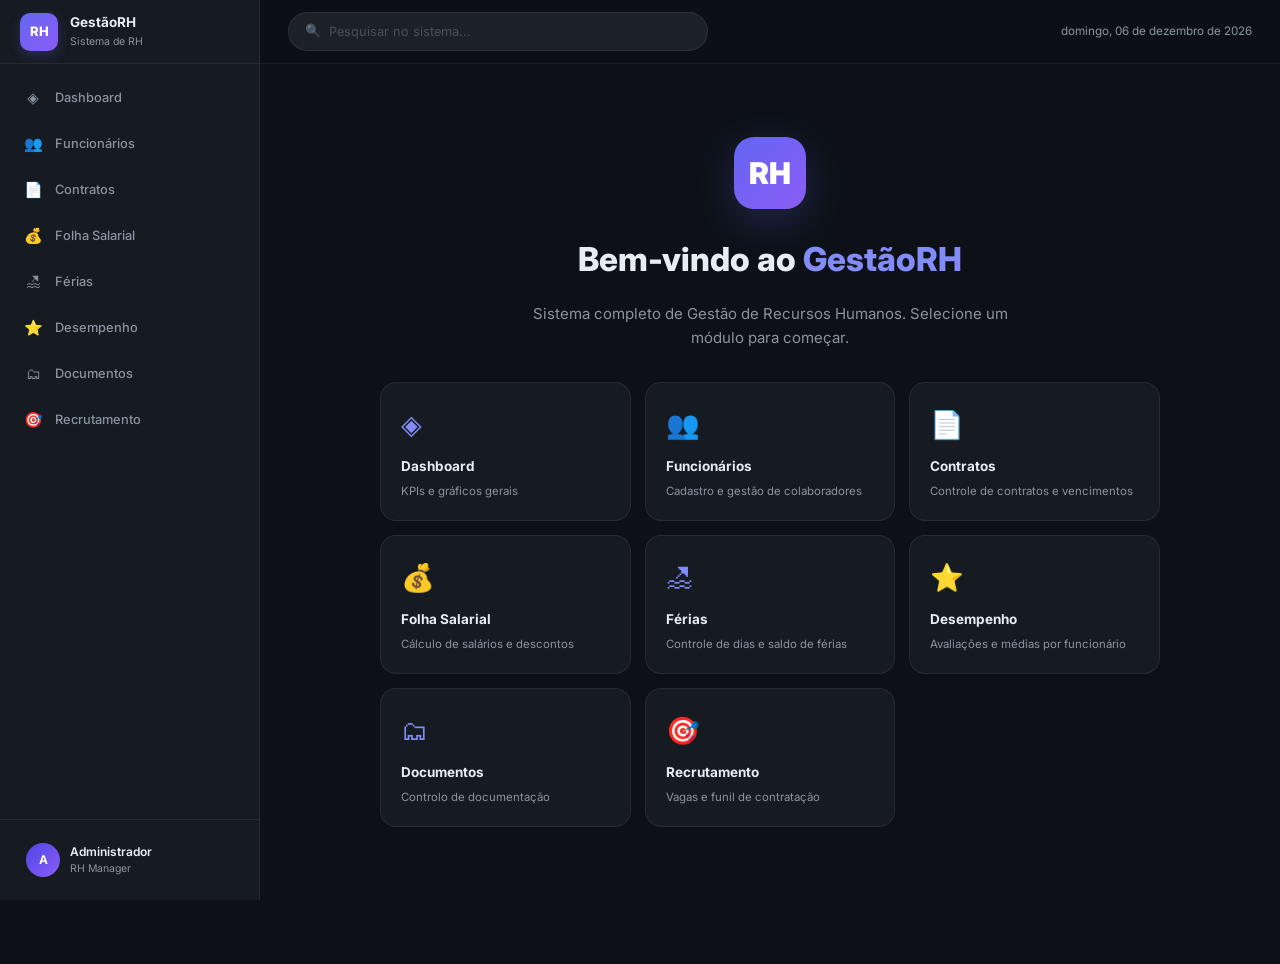
==== index.html @ 10faa867 "Add files via upload" ====
<!DOCTYPE html>
<html lang="pt-PT">
<head>
  <meta charset="UTF-8">
  <meta name="viewport" content="width=device-width, initial-scale=1.0">
  <title>GestãoRH — Sistema de Recursos Humanos</title>
  <meta name="description" content="Sistema completo de Gestão de Recursos Humanos — Funcionários, Contratos, Folha Salarial, Férias e mais.">
  <link rel="stylesheet" href="css/global.css">
  <style>
    .landing {
      min-height: calc(100vh - var(--topbar-h));
      margin-top: var(--topbar-h);
      margin-left: var(--sidebar-w);
      display: flex;
      flex-direction: column;
      align-items: center;
      justify-content: center;
      padding: 40px 24px;
      gap: 16px;
      text-align: center;
    }

    .landing-logo {
      width: 72px; height: 72px;
      background: linear-gradient(135deg, var(--primary), var(--violet));
      border-radius: 20px;
      display: flex; align-items: center; justify-content: center;
      font-size: 2rem; font-weight: 900; color: #fff;
      box-shadow: 0 12px 40px var(--primary-glow);
      margin-bottom: 8px;
    }

    .landing h1 { font-size: 2.2rem; font-weight: 800; }
    .landing h1 span { color: var(--primary-l); }
    .landing p  { font-size: 1rem; color: var(--text-2); max-width: 480px; }

    .landing-grid {
      display: grid;
      grid-template-columns: repeat(auto-fill, minmax(200px, 1fr));
      gap: 14px;
      width: 100%;
      max-width: 780px;
      margin-top: 16px;
    }

    .landing-card {
      background: var(--bg-2);
      border: 1px solid var(--border);
      border-radius: var(--r-lg);
      padding: 20px;
      text-align: left;
      transition: var(--t-slow);
      text-decoration: none;
      display: block;
    }

    .landing-card:hover {
      border-color: var(--primary);
      background: var(--bg-3);
      transform: translateY(-3px);
      box-shadow: 0 8px 24px var(--primary-glow);
    }

    .landing-card-icon { font-size: 1.8rem; margin-bottom: 10px; display: block; }
    .landing-card-name { font-size: .9rem; font-weight: 700; color: var(--text); }
    .landing-card-desc { font-size: .76rem; color: var(--text-2); margin-top: 4px; }

    @media (max-width: 900px) {
      .landing { margin-left: 0; }
    }
  </style>
</head>
<body>
  <!-- Nav injetado pelo nav.js -->

  <div class="landing">
    <div class="landing-logo">RH</div>
    <h1>Bem-vindo ao <span>GestãoRH</span></h1>
    <p>Sistema completo de Gestão de Recursos Humanos. Selecione um módulo para começar.</p>

    <div class="landing-grid">
      <a href="pages/dashboard.html"    class="landing-card">
        <span class="landing-card-icon">◈</span>
        <div class="landing-card-name">Dashboard</div>
        <div class="landing-card-desc">KPIs e gráficos gerais</div>
      </a>
      <a href="pages/funcionarios.html" class="landing-card">
        <span class="landing-card-icon">👥</span>
        <div class="landing-card-name">Funcionários</div>
        <div class="landing-card-desc">Cadastro e gestão de colaboradores</div>
      </a>
      <a href="pages/contratos.html"    class="landing-card">
        <span class="landing-card-icon">📄</span>
        <div class="landing-card-name">Contratos</div>
        <div class="landing-card-desc">Controle de contratos e vencimentos</div>
      </a>
      <a href="pages/folha.html"        class="landing-card">
        <span class="landing-card-icon">💰</span>
        <div class="landing-card-name">Folha Salarial</div>
        <div class="landing-card-desc">Cálculo de salários e descontos</div>
      </a>
      <a href="pages/ferias.html"       class="landing-card">
        <span class="landing-card-icon">🏖</span>
        <div class="landing-card-name">Férias</div>
        <div class="landing-card-desc">Controle de dias e saldo de férias</div>
      </a>
      <a href="pages/desempenho.html"   class="landing-card">
        <span class="landing-card-icon">⭐</span>
        <div class="landing-card-name">Desempenho</div>
        <div class="landing-card-desc">Avaliações e médias por funcionário</div>
      </a>
      <a href="pages/documentos.html"   class="landing-card">
        <span class="landing-card-icon">🗂</span>
        <div class="landing-card-name">Documentos</div>
        <div class="landing-card-desc">Controlo de documentação</div>
      </a>
      <a href="pages/recrutamento.html" class="landing-card">
        <span class="landing-card-icon">🎯</span>
        <div class="landing-card-name">Recrutamento</div>
        <div class="landing-card-desc">Vagas e funil de contratação</div>
      </a>
    </div>
  </div>

  <script src="js/utils.js"></script>
  <script src="js/storage.js"></script>
  <script src="js/nav.js"></script>
</body>
</html>
---- css/global.css ----
/* ═══════════════════════════════════════════════════════════════
   GestãoRH — Global CSS
   Design System: Dark Theme + Glassmorphism + Premium UI
═══════════════════════════════════════════════════════════════ */

@import url('https://fonts.googleapis.com/css2?family=Inter:wght@300;400;500;600;700;800&display=swap');

/* ─── CSS Variables ─────────────────────────────────────────── */
:root {
  --bg:           #0d1117;
  --bg-2:         #161b22;
  --bg-3:         #1c2128;
  --bg-4:         #21262d;
  --border:       rgba(255,255,255,0.07);
  --border-hover: rgba(255,255,255,0.14);

  --primary:      #6366f1;
  --primary-l:    #818cf8;
  --primary-d:    #4f46e5;
  --primary-glow: rgba(99,102,241,0.25);

  --violet:       #8b5cf6;
  --cyan:         #06b6d4;
  --success:      #10b981;
  --warning:      #f59e0b;
  --danger:       #ef4444;
  --info:         #3b82f6;

  --success-bg:   rgba(16,185,129,0.12);
  --warning-bg:   rgba(245,158,11,0.12);
  --danger-bg:    rgba(239,68,68,0.12);
  --info-bg:      rgba(59,130,246,0.12);

  --text:         #e6edf3;
  --text-2:       #8b949e;
  --text-3:       #484f58;

  --sidebar-w:    260px;
  --topbar-h:     64px;

  --r-sm: 6px;
  --r-md: 10px;
  --r-lg: 16px;
  --r-xl: 24px;

  --shadow-sm: 0 1px 3px rgba(0,0,0,.4);
  --shadow-md: 0 4px 16px rgba(0,0,0,.5);
  --shadow-lg: 0 8px 40px rgba(0,0,0,.6);

  --t: all .2s ease;
  --t-slow: all .35s cubic-bezier(.4,0,.2,1);
}

/* ─── Reset & Base ──────────────────────────────────────────── */
*, *::before, *::after { box-sizing: border-box; margin: 0; padding: 0; }

html { font-size: 15px; scroll-behavior: smooth; }

body {
  font-family: 'Inter', system-ui, sans-serif;
  background: var(--bg);
  color: var(--text);
  min-height: 100vh;
  line-height: 1.6;
  overflow-x: hidden;
}

a { color: var(--primary-l); text-decoration: none; }
button { cursor: pointer; font-family: inherit; }
input, select, textarea { font-family: inherit; }
mark { background: rgba(99,102,241,.35); color: var(--primary-l); border-radius: 3px; padding: 0 2px; }

/* ─── Layout ────────────────────────────────────────────────── */
.page-layout {
  display: flex;
  min-height: 100vh;
}

.main-content {
  margin-left: var(--sidebar-w);
  margin-top: var(--topbar-h);
  flex: 1;
  padding: 28px 32px;
  min-height: calc(100vh - var(--topbar-h));
  transition: margin-left .3s ease;
}

/* ─── Sidebar ───────────────────────────────────────────────── */
.sidebar {
  position: fixed;
  top: 0; left: 0;
  width: var(--sidebar-w);
  height: 100vh;
  background: var(--bg-2);
  border-right: 1px solid var(--border);
  display: flex;
  flex-direction: column;
  z-index: 200;
  transition: transform .3s cubic-bezier(.4,0,.2,1);
}

.sidebar-brand {
  display: flex;
  align-items: center;
  gap: 12px;
  padding: 20px 20px;
  border-bottom: 1px solid var(--border);
  height: var(--topbar-h);
}

.brand-logo {
  width: 38px; height: 38px;
  background: linear-gradient(135deg, var(--primary), var(--violet));
  border-radius: var(--r-md);
  display: flex; align-items: center; justify-content: center;
  font-weight: 800; font-size: 13px; color: #fff;
  box-shadow: 0 4px 12px var(--primary-glow);
  flex-shrink: 0;
}

.brand-name { font-size: .9rem; font-weight: 700; color: var(--text); display: block; }
.brand-sub  { font-size: .7rem; color: var(--text-2); display: block; }

.sidebar-nav {
  flex: 1;
  padding: 12px 10px;
  overflow-y: auto;
  display: flex;
  flex-direction: column;
  gap: 2px;
}

.nav-item {
  display: flex;
  align-items: center;
  gap: 11px;
  padding: 10px 12px;
  border-radius: var(--r-md);
  color: var(--text-2);
  font-size: .855rem;
  font-weight: 500;
  transition: var(--t);
  position: relative;
  text-decoration: none;
}

.nav-item:hover {
  background: var(--bg-3);
  color: var(--text);
}

.nav-item.active {
  background: linear-gradient(135deg, rgba(99,102,241,.18), rgba(139,92,246,.1));
  color: var(--primary-l);
  border: 1px solid rgba(99,102,241,.2);
}

.nav-icon  { font-size: 1rem; width: 22px; text-align: center; flex-shrink: 0; }
.nav-label { flex: 1; }

.nav-indicator {
  width: 6px; height: 6px;
  background: var(--primary);
  border-radius: 50%;
  box-shadow: 0 0 8px var(--primary);
}

.sidebar-footer {
  padding: 14px 16px;
  border-top: 1px solid var(--border);
}

.sidebar-user {
  display: flex;
  align-items: center;
  gap: 10px;
  padding: 8px 10px;
  border-radius: var(--r-md);
  transition: var(--t);
  cursor: pointer;
}
.sidebar-user:hover { background: var(--bg-3); }

.user-avatar {
  width: 34px; height: 34px;
  background: linear-gradient(135deg, var(--primary-d), var(--violet));
  border-radius: 50%;
  display: flex; align-items: center; justify-content: center;
  font-weight: 700; font-size: .8rem; color: #fff;
  flex-shrink: 0;
}

.user-name { font-size: .8rem; font-weight: 600; color: var(--text); display: block; }
.user-role { font-size: .7rem; color: var(--text-2); display: block; }

/* ─── Topbar ────────────────────────────────────────────────── */
.topbar {
  position: fixed;
  top: 0; left: var(--sidebar-w); right: 0;
  height: var(--topbar-h);
  background: rgba(13,17,23,.85);
  backdrop-filter: blur(16px);
  border-bottom: 1px solid var(--border);
  display: flex;
  align-items: center;
  padding: 0 28px;
  gap: 20px;
  z-index: 150;
  transition: left .3s ease;
}

.menu-toggle {
  display: none;
  background: none;
  border: none;
  color: var(--text);
  font-size: 1.2rem;
  padding: 6px;
  border-radius: var(--r-sm);
}

.topbar-search {
  flex: 1;
  max-width: 420px;
  display: flex;
  align-items: center;
  gap: 8px;
  background: var(--bg-3);
  border: 1px solid var(--border);
  border-radius: var(--r-xl);
  padding: 8px 16px;
  transition: var(--t);
}
.topbar-search:focus-within {
  border-color: var(--primary);
  box-shadow: 0 0 0 3px var(--primary-glow);
}

.search-icon { font-size: .85rem; opacity: .5; }

.search-input {
  background: none;
  border: none;
  color: var(--text);
  font-size: .85rem;
  width: 100%;
  outline: none;
}
.search-input::placeholder { color: var(--text-3); }

.topbar-actions { margin-left: auto; }
.topbar-date { font-size: .78rem; color: var(--text-2); white-space: nowrap; }

/* ─── Page Header ───────────────────────────────────────────── */
.page-header {
  display: flex;
  align-items: flex-start;
  justify-content: space-between;
  gap: 16px;
  margin-bottom: 28px;
  flex-wrap: wrap;
}

.page-title { font-size: 1.6rem; font-weight: 700; color: var(--text); line-height: 1.2; }
.page-title span { color: var(--primary-l); }
.page-subtitle { font-size: .85rem; color: var(--text-2); margin-top: 4px; }

/* ─── Cards ─────────────────────────────────────────────────── */
.card {
  background: var(--bg-2);
  border: 1px solid var(--border);
  border-radius: var(--r-lg);
  padding: 22px 24px;
  transition: var(--t);
}

.card:hover { border-color: var(--border-hover); }

.card-header {
  display: flex;
  align-items: center;
  justify-content: space-between;
  margin-bottom: 18px;
  gap: 12px;
}

.card-title {
  font-size: .95rem;
  font-weight: 600;
  color: var(--text);
}

/* ─── KPI Cards ─────────────────────────────────────────────── */
.kpi-grid {
  display: grid;
  grid-template-columns: repeat(auto-fill, minmax(200px, 1fr));
  gap: 16px;
  margin-bottom: 28px;
}

.kpi-card {
  background: var(--bg-2);
  border: 1px solid var(--border);
  border-radius: var(--r-lg);
  padding: 20px;
  position: relative;
  overflow: hidden;
  transition: var(--t-slow);
}

.kpi-card::before {
  content: '';
  position: absolute;
  top: 0; left: 0; right: 0;
  height: 3px;
  background: var(--kpi-color, var(--primary));
}

.kpi-card:hover {
  transform: translateY(-2px);
  border-color: var(--border-hover);
  box-shadow: var(--shadow-md);
}

.kpi-icon {
  font-size: 1.5rem;
  margin-bottom: 10px;
  display: block;
}

.kpi-value {
  font-size: 1.7rem;
  font-weight: 800;
  color: var(--text);
  line-height: 1;
  margin-bottom: 4px;
}

.kpi-label {
  font-size: .77rem;
  color: var(--text-2);
  text-transform: uppercase;
  letter-spacing: .06em;
  font-weight: 500;
}

/* ─── Buttons ───────────────────────────────────────────────── */
.btn {
  display: inline-flex;
  align-items: center;
  gap: 7px;
  padding: 9px 18px;
  border-radius: var(--r-md);
  font-size: .85rem;
  font-weight: 600;
  border: 1px solid transparent;
  transition: var(--t);
  white-space: nowrap;
}

.btn:active { transform: scale(.97); }

.btn-primary {
  background: linear-gradient(135deg, var(--primary), var(--primary-d));
  color: #fff;
  box-shadow: 0 4px 12px var(--primary-glow);
}
.btn-primary:hover { box-shadow: 0 6px 20px var(--primary-glow); filter: brightness(1.1); }

.btn-ghost {
  background: var(--bg-3);
  color: var(--text-2);
  border-color: var(--border);
}
.btn-ghost:hover { background: var(--bg-4); color: var(--text); border-color: var(--border-hover); }

.btn-danger {
  background: var(--danger-bg);
  color: var(--danger);
  border-color: rgba(239,68,68,.25);
}
.btn-danger:hover { background: var(--danger); color: #fff; }

.btn-success {
  background: var(--success-bg);
  color: var(--success);
  border-color: rgba(16,185,129,.25);
}
.btn-success:hover { background: var(--success); color: #fff; }

.btn-sm { padding: 6px 12px; font-size: .78rem; }
.btn-icon { padding: 8px; border-radius: var(--r-md); }

/* ─── Badges / Tags ─────────────────────────────────────────── */
.badge {
  display: inline-flex;
  align-items: center;
  gap: 4px;
  padding: 3px 10px;
  border-radius: 99px;
  font-size: .72rem;
  font-weight: 600;
  letter-spacing: .04em;
  text-transform: uppercase;
}

.badge-success { background: var(--success-bg); color: var(--success); }
.badge-warning { background: var(--warning-bg); color: var(--warning); }
.badge-danger  { background: var(--danger-bg);  color: var(--danger); }
.badge-info    { background: var(--info-bg);    color: var(--info); }
.badge-primary { background: rgba(99,102,241,.15); color: var(--primary-l); }
.badge-muted   { background: var(--bg-4); color: var(--text-2); }

/* ─── Table ─────────────────────────────────────────────────── */
.table-container {
  overflow-x: auto;
  border-radius: var(--r-lg);
  border: 1px solid var(--border);
}

.table {
  width: 100%;
  border-collapse: collapse;
  font-size: .845rem;
}

.table thead th {
  background: var(--bg-3);
  color: var(--text-2);
  font-size: .72rem;
  font-weight: 600;
  text-transform: uppercase;
  letter-spacing: .07em;
  padding: 12px 16px;
  text-align: left;
  border-bottom: 1px solid var(--border);
  white-space: nowrap;
  cursor: pointer;
  user-select: none;
  transition: var(--t);
}

.table thead th:hover { color: var(--text); }
.table thead th.sort-asc::after  { content: ' ↑'; color: var(--primary-l); }
.table thead th.sort-desc::after { content: ' ↓'; color: var(--primary-l); }

.table tbody tr {
  border-bottom: 1px solid var(--border);
  transition: var(--t);
}

.table tbody tr:last-child { border-bottom: none; }
.table tbody tr:hover { background: rgba(255,255,255,.03); }

.table td {
  padding: 13px 16px;
  color: var(--text);
  vertical-align: middle;
}

.table-empty {
  text-align: center;
  padding: 48px 16px;
  color: var(--text-2);
}
.table-empty-icon { font-size: 2.5rem; margin-bottom: 8px; opacity: .4; }
.table-empty p { font-size: .9rem; }

/* ─── Form Elements ─────────────────────────────────────────── */
.form-group { margin-bottom: 18px; }

.form-label {
  display: block;
  font-size: .78rem;
  font-weight: 600;
  color: var(--text-2);
  text-transform: uppercase;
  letter-spacing: .05em;
  margin-bottom: 7px;
}

.form-control {
  width: 100%;
  background: var(--bg-3);
  border: 1px solid var(--border);
  border-radius: var(--r-md);
  color: var(--text);
  padding: 10px 14px;
  font-size: .875rem;
  transition: var(--t);
  outline: none;
  -webkit-appearance: none;
}

.form-control:focus {
  border-color: var(--primary);
  box-shadow: 0 0 0 3px var(--primary-glow);
  background: var(--bg-4);
}

.form-control::placeholder { color: var(--text-3); }

select.form-control {
  background-image: url("data:image/svg+xml,%3Csvg xmlns='http://www.w3.org/2000/svg' width='12' height='8' viewBox='0 0 12 8'%3E%3Cpath fill='%238b949e' d='M6 8L0 0h12z'/%3E%3C/svg%3E");
  background-repeat: no-repeat;
  background-position: right 12px center;
  padding-right: 36px;
  cursor: pointer;
}

.form-grid { display: grid; grid-template-columns: 1fr 1fr; gap: 0 18px; }
.form-grid-3 { grid-template-columns: 1fr 1fr 1fr; }
.form-full { grid-column: 1 / -1; }

/* ─── Modal ─────────────────────────────────────────────────── */
.modal {
  display: none;
  position: fixed;
  inset: 0;
  background: rgba(0,0,0,.65);
  backdrop-filter: blur(6px);
  z-index: 500;
  align-items: center;
  justify-content: center;
  padding: 20px;
}

.modal.modal-open { display: flex; animation: fadeIn .2s ease; }

.modal-box {
  background: var(--bg-2);
  border: 1px solid var(--border-hover);
  border-radius: var(--r-xl);
  width: 100%;
  max-width: 640px;
  max-height: 90vh;
  overflow-y: auto;
  box-shadow: var(--shadow-lg);
  animation: slideUp .25s cubic-bezier(.4,0,.2,1);
}

.modal-box.modal-lg { max-width: 780px; }
.modal-box.modal-sm { max-width: 420px; }

.modal-header {
  display: flex;
  align-items: center;
  justify-content: space-between;
  padding: 22px 26px 0;
  margin-bottom: 22px;
}

.modal-title { font-size: 1.1rem; font-weight: 700; color: var(--text); }

.modal-close {
  background: var(--bg-3);
  border: 1px solid var(--border);
  color: var(--text-2);
  width: 32px; height: 32px;
  border-radius: var(--r-md);
  display: flex; align-items: center; justify-content: center;
  font-size: .9rem;
  transition: var(--t);
}
.modal-close:hover { background: var(--bg-4); color: var(--text); }

.modal-body { padding: 0 26px; }
.modal-footer {
  display: flex;
  justify-content: flex-end;
  gap: 10px;
  padding: 22px 26px;
  border-top: 1px solid var(--border);
  margin-top: 22px;
}

/* Confirm box */
.confirm-box { max-width: 400px; }
.confirm-icon { text-align: center; font-size: 2.5rem; margin: 28px 0 8px; }
.confirm-message { text-align: center; padding: 0 24px; color: var(--text-2); font-size: .9rem; }
.confirm-actions { display: flex; justify-content: center; gap: 12px; padding: 24px; }

/* ─── Toast ─────────────────────────────────────────────────── */
#toast-container {
  position: fixed;
  bottom: 24px; right: 24px;
  z-index: 9999;
  display: flex;
  flex-direction: column;
  gap: 10px;
  pointer-events: none;
}

.toast {
  display: flex;
  align-items: center;
  gap: 10px;
  padding: 12px 18px;
  background: var(--bg-3);
  border: 1px solid var(--border);
  border-radius: var(--r-lg);
  font-size: .845rem;
  color: var(--text);
  box-shadow: var(--shadow-lg);
  transform: translateX(120%);
  transition: transform .35s cubic-bezier(.4,0,.2,1);
  pointer-events: all;
  min-width: 260px;
  max-width: 380px;
}

.toast.toast-show { transform: translateX(0); }

.toast-icon {
  width: 24px; height: 24px;
  border-radius: 50%;
  display: flex; align-items: center; justify-content: center;
  font-size: .75rem;
  font-weight: 700;
  flex-shrink: 0;
}

.toast-success .toast-icon { background: var(--success-bg); color: var(--success); }
.toast-error   .toast-icon { background: var(--danger-bg);  color: var(--danger); }
.toast-warning .toast-icon { background: var(--warning-bg); color: var(--warning); }
.toast-info    .toast-icon { background: var(--info-bg);    color: var(--info); }

/* ─── Loading ───────────────────────────────────────────────── */
#global-loading {
  display: none;
  position: fixed;
  inset: 0;
  background: rgba(0,0,0,.6);
  backdrop-filter: blur(4px);
  z-index: 9000;
  align-items: center;
  justify-content: center;
}
#global-loading.loading-show { display: flex; }

.spinner {
  width: 44px; height: 44px;
  border: 3px solid var(--border);
  border-top-color: var(--primary);
  border-radius: 50%;
  animation: spin .7s linear infinite;
}

/* ─── Filters Bar ───────────────────────────────────────────── */
.filters-bar {
  display: flex;
  gap: 12px;
  margin-bottom: 20px;
  flex-wrap: wrap;
  align-items: center;
}

.filters-bar .form-control { width: auto; flex: 1; min-width: 160px; max-width: 240px; }

.results-count {
  margin-left: auto;
  font-size: .78rem;
  color: var(--text-2);
  white-space: nowrap;
  align-self: center;
}

/* ─── Sidebar Overlay (mobile) ──────────────────────────────── */
.sidebar-overlay {
  display: none;
  position: fixed;
  inset: 0;
  background: rgba(0,0,0,.6);
  z-index: 190;
}
.sidebar-overlay.show { display: block; }

/* ─── Animations ────────────────────────────────────────────── */
@keyframes fadeIn   { from { opacity: 0 } to { opacity: 1 } }
@keyframes slideUp  { from { opacity: 0; transform: translateY(16px) } to { opacity: 1; transform: translateY(0) } }
@keyframes spin     { to { transform: rotate(360deg) } }
@keyframes pulse    { 0%,100% { opacity: 1 } 50% { opacity: .5 } }

/* ─── Scrollbar ─────────────────────────────────────────────── */
::-webkit-scrollbar { width: 6px; height: 6px; }
::-webkit-scrollbar-track { background: transparent; }
::-webkit-scrollbar-thumb { background: var(--bg-4); border-radius: 99px; }
::-webkit-scrollbar-thumb:hover { background: var(--text-3); }

/* ─── Responsive ────────────────────────────────────────────── */
@media (max-width: 900px) {
  .sidebar { transform: translateX(-100%); }
  .sidebar.open { transform: translateX(0); }
  .topbar { left: 0; }
  .main-content { margin-left: 0; padding: 20px 18px; }
  .menu-toggle { display: flex; }
  .form-grid { grid-template-columns: 1fr; }
}

@media (max-width: 600px) {
  .main-content { padding: 16px 14px; }
  .page-header { flex-direction: column; align-items: stretch; }
  .filters-bar { flex-direction: column; }
  .filters-bar .form-control { max-width: none; }
}
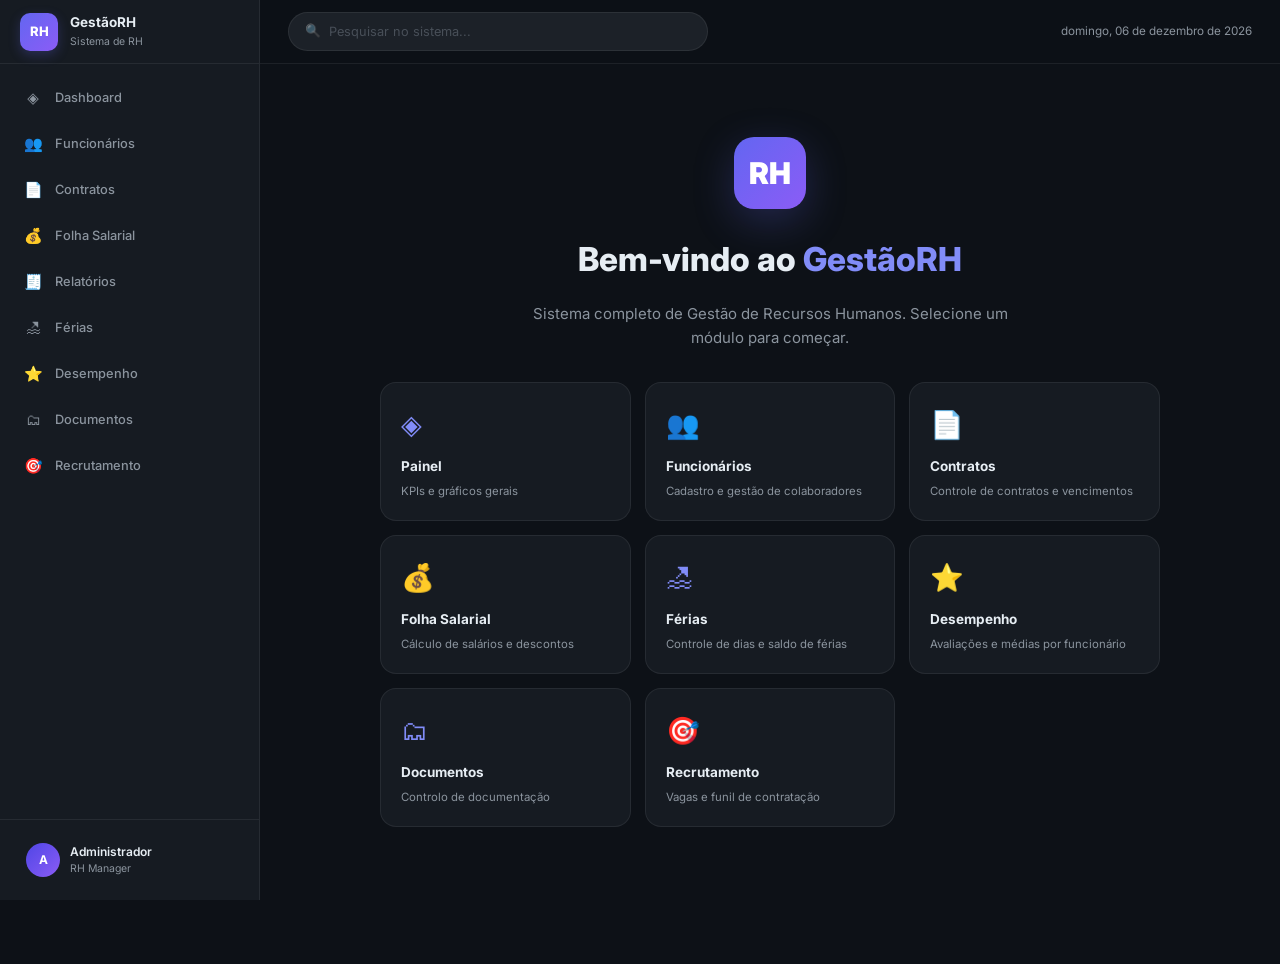
==== commit a6b80169: "Update index.html" ====
--- a/index.html
+++ b/index.html
@@ -81,7 +81,7 @@
     <div class="landing-grid">
       <a href="pages/dashboard.html"    class="landing-card">
         <span class="landing-card-icon">◈</span>
-        <div class="landing-card-name">Dashboard</div>
+        <div class="landing-card-name">Painel</div>
         <div class="landing-card-desc">KPIs e gráficos gerais</div>
       </a>
       <a href="pages/funcionarios.html" class="landing-card">
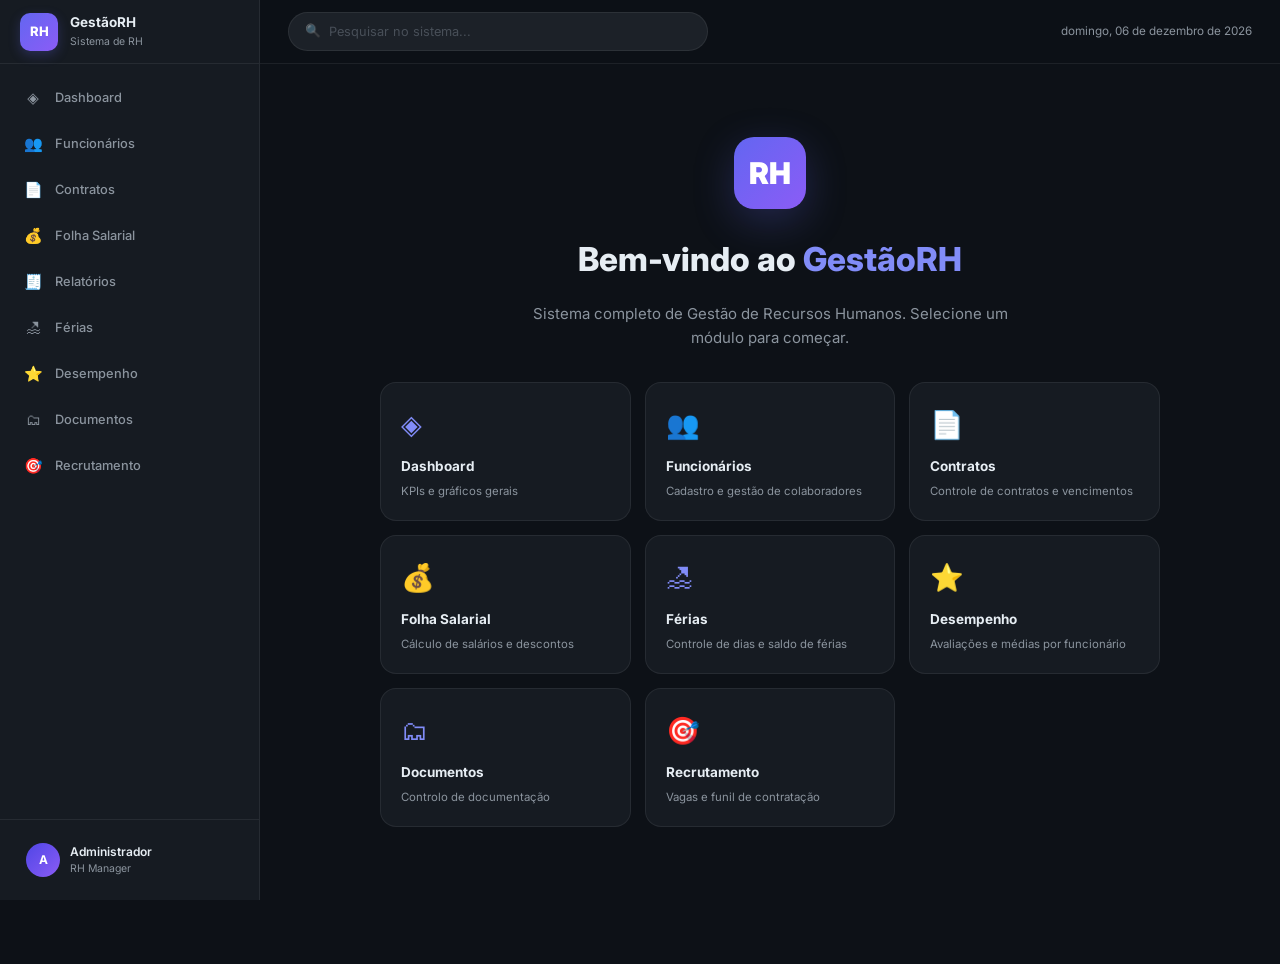
==== commit 2cff7c21: "Update index.html" ====
--- a/index.html
+++ b/index.html
@@ -81,7 +81,7 @@
     <div class="landing-grid">
       <a href="pages/dashboard.html"    class="landing-card">
         <span class="landing-card-icon">◈</span>
-        <div class="landing-card-name">Painel</div>
+        <div class="landing-card-name">Dashboard</div>
         <div class="landing-card-desc">KPIs e gráficos gerais</div>
       </a>
       <a href="pages/funcionarios.html" class="landing-card">
